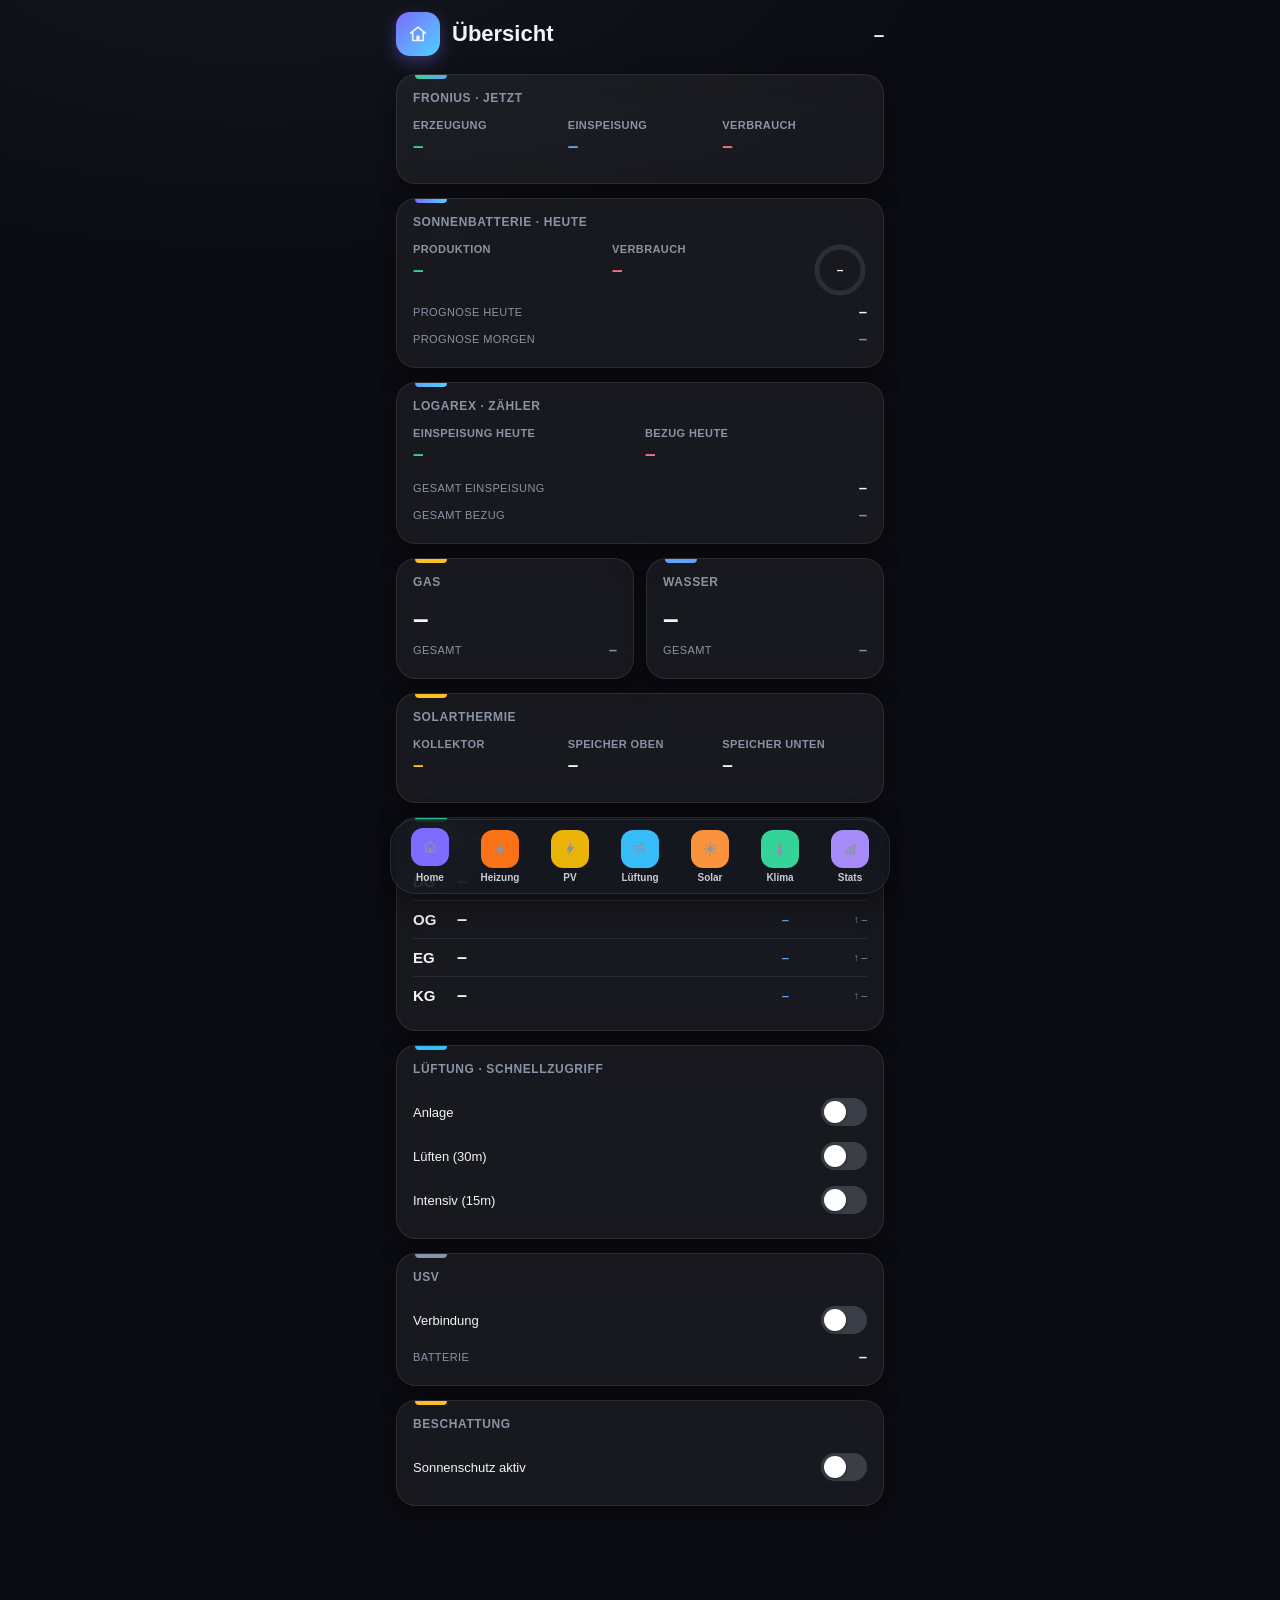
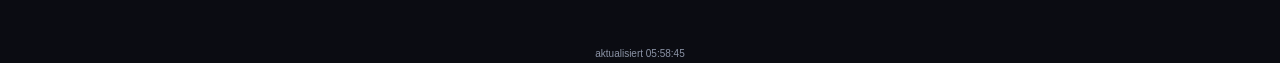
==== vis-2/html-dashboard/app/index.html @ 3375f435 "Add full HTML/CSS/JS PWA dashboard app (replaces vis-2 entirely) Since the iframe prototype proved l" ====
<!doctype html>
<html lang="de">
<head>
<meta charset="utf-8">
<meta name="viewport" content="width=device-width, initial-scale=1, maximum-scale=1, viewport-fit=cover">
<title>Haus-Dashboard</title>
<meta name="theme-color" content="#0b0c12">
<meta name="apple-mobile-web-app-capable" content="yes">
<meta name="apple-mobile-web-app-status-bar-style" content="black-translucent">
<meta name="apple-mobile-web-app-title" content="Dashboard">
<link rel="apple-touch-icon" href="icons/icon-180.png">
<link rel="manifest" href="manifest.json">
<link rel="stylesheet" href="css/app.css">
</head>
<body>
  <div class="app" id="app"></div>
  <nav class="tabbar" id="tabbar"></nav>
  <script src="js/app.js"></script>
  <script>
    if ('serviceWorker' in navigator) {
      navigator.serviceWorker.register('sw.js').catch(()=>{});
    }
  </script>
</body>
</html>
---- vis-2/html-dashboard/app/css/app.css ----
:root{
  --bg1:#0b0c12; --bg2:#14171f;
  --glass:rgba(255,255,255,0.055); --glassBorder:rgba(255,255,255,0.09);
  --text:#f2f4f8; --sub:#8b93a6;
  --accentA:#7c6cff; --accentB:#4fd1ff;
  --green:#34d399; --red:#fb7185; --blue:#60a5fa; --amber:#fbbf24;
  --nav-h: 96px;
}
*{box-sizing:border-box; min-width:0;}
html,body{margin:0;padding:0;background:var(--bg1);color:var(--text);
  font-family:-apple-system,BlinkMacSystemFont,"SF Pro Display","Segoe UI",sans-serif;
  -webkit-font-smoothing:antialiased; height:100%;}
body{
  background:radial-gradient(1200px 600px at 20% -10%, var(--bg2), var(--bg1) 60%);
  overflow-x:hidden;
}
.app{width:100%; max-width:520px; margin:0 auto; position:relative; min-height:100vh; overflow-x:hidden;}

/* ---------- pages ---------- */
.page{display:none; width:100%; overflow-x:hidden; padding:calc(env(safe-area-inset-top) + 12px) 16px calc(env(safe-area-inset-bottom) + var(--nav-h) + 24px);}
.page.active{display:block;}

.header{display:flex;align-items:center;gap:12px;margin-bottom:18px;}
.header .chip{width:44px;height:44px;border-radius:14px;background:linear-gradient(135deg,var(--accentA),var(--accentB));
  display:flex;align-items:center;justify-content:center;box-shadow:0 6px 16px rgba(124,108,255,.35); flex-shrink:0;}
.header .chip svg{width:26px;height:26px;}
.header h1{font-size:22px;font-weight:700;margin:0;flex:1;min-width:0;overflow:hidden;text-overflow:ellipsis;white-space:nowrap;}
.header .out{font-size:22px;font-weight:700;white-space:nowrap;}

/* ---------- cards ---------- */
.card{
  background:var(--glass); border:1px solid var(--glassBorder); border-radius:20px;
  box-shadow:0 8px 24px rgba(0,0,0,.35); backdrop-filter:blur(14px); -webkit-backdrop-filter:blur(14px);
  padding:16px; margin-bottom:14px; position:relative; overflow:hidden;
}
.card::before{content:"";position:absolute;left:18px;top:0;width:32px;height:4px;border-radius:0 0 4px 4px;
  background:linear-gradient(90deg,var(--accent,var(--accentA)),var(--accent2,var(--accentB)));}
.card h2{font-size:12px;font-weight:700;color:var(--sub);text-transform:uppercase;letter-spacing:.6px;margin:0 0 14px;}
.card-row{display:flex; gap:12px;}
.card-row .card{flex:1; min-width:0;}

.row{display:grid;gap:10px;margin-bottom:10px;min-width:0;}
.row.c3{grid-template-columns:repeat(3,minmax(0,1fr));}
.row.c2{grid-template-columns:repeat(2,minmax(0,1fr));}
.row>div{min-width:0;}
.tile-label{font-size:11px;font-weight:600;text-transform:uppercase;letter-spacing:.4px;color:var(--sub);margin-bottom:4px;
  overflow:hidden;text-overflow:ellipsis;white-space:nowrap;}
.tile-value{font-size:19px;font-weight:700;letter-spacing:-.2px;}
.tile-value.lg{font-size:28px;}
.sub-line{display:flex;justify-content:space-between;align-items:center;margin-top:2px;padding:4px 0;}
.sub-line .l{font-size:11px;color:var(--sub);text-transform:uppercase;letter-spacing:.4px;}
.sub-line .v{font-size:15px;font-weight:600;}

/* ---------- rooms ---------- */
.room{display:flex;align-items:center;gap:10px;padding:8px 0;border-top:1px solid var(--glassBorder);}
.room:first-child{border-top:none;}
.room .name{width:34px;font-size:15px;font-weight:700;}
.room .temp{font-size:18px;font-weight:700;flex:1;}
.room .hum{font-size:13px;font-weight:600;color:var(--blue);width:44px;text-align:right;}
.room .mm{font-size:10px;color:var(--sub);width:68px;text-align:right;}

/* ---------- switches & sliders ---------- */
.switch-row{display:flex;align-items:center;justify-content:space-between;padding:8px 0;}
.switch-row .l{font-size:13px;}
.sw{position:relative;width:46px;height:28px;border-radius:14px;background:#3a3f47;transition:background .2s;flex-shrink:0;cursor:pointer;border:none;-webkit-tap-highlight-color:transparent;}
.sw::after{content:"";position:absolute;top:3px;left:3px;width:22px;height:22px;border-radius:50%;background:#fff;transition:transform .2s;box-shadow:0 1px 3px rgba(0,0,0,.4);}
.sw.on{background:var(--accentA);}
.sw.on::after{transform:translateX(18px);}
.slider-row{padding:10px 0;}
.slider-row .l{font-size:13px;display:flex;justify-content:space-between;margin-bottom:8px;}
.slider-row input[type=range]{width:100%; accent-color:var(--accentA);}

/* ---------- ring gauge ---------- */
.ring{width:54px;height:54px;flex-shrink:0;}
.ring text{fill:#fff;font-size:12px;font-weight:700;font-family:inherit;}

/* ---------- iframes (Grafana / Energiefluss) ---------- */
.iframe-wrap{border-radius:20px;overflow:hidden;box-shadow:0 8px 24px rgba(0,0,0,.35);margin-bottom:14px;}
.iframe-wrap iframe{width:100%;border:none;display:block;}

/* ---------- table (Statistik) ---------- */
table.stat{width:100%;border-collapse:collapse;table-layout:fixed;}
table.stat th,table.stat td{width:14.4%;overflow:hidden;text-overflow:ellipsis;white-space:nowrap;}
table.stat th:first-child,table.stat td:first-child{width:28%;}
table.stat th{font-size:9px;color:var(--sub);text-align:right;font-weight:600;padding-bottom:8px;}
table.stat th:first-child{text-align:left;}
table.stat td{font-size:10px;text-align:right;padding:5px 0;}
table.stat td:first-child{text-align:left;font-size:12px;font-weight:600;white-space:normal;}
table.stat tr.total td{color:var(--sub);font-size:10px;padding-top:0;padding-bottom:10px;}

/* ---------- status line ---------- */
.status{font-size:10px;color:var(--sub);text-align:center;margin:8px 0 4px;}

/* ---------- bottom nav (fixed, real CSS, no vis needed) ---------- */
nav.tabbar{
  position:fixed; left:50%; transform:translateX(-50%); bottom:calc(env(safe-area-inset-bottom) + 6px);
  width:calc(100% - 20px); max-width:500px;
  background:rgba(20,23,31,0.75); backdrop-filter:blur(18px); -webkit-backdrop-filter:blur(18px);
  border:1px solid var(--glassBorder); border-radius:26px; box-shadow:0 10px 30px rgba(0,0,0,.45);
  display:flex; padding:10px 4px; z-index:1000;
}
nav.tabbar a{flex:1; display:flex; flex-direction:column; align-items:center; gap:4px; text-decoration:none; color:var(--sub);
  -webkit-tap-highlight-color:transparent;}
nav.tabbar a .chip{width:38px;height:38px;border-radius:12px;display:flex;align-items:center;justify-content:center;transition:transform .15s;}
nav.tabbar a .chip svg{width:20px;height:20px;}
nav.tabbar a span{font-size:10px;font-weight:700;color:#c7ccd6;}
nav.tabbar a.active .chip{transform:translateY(-2px);}
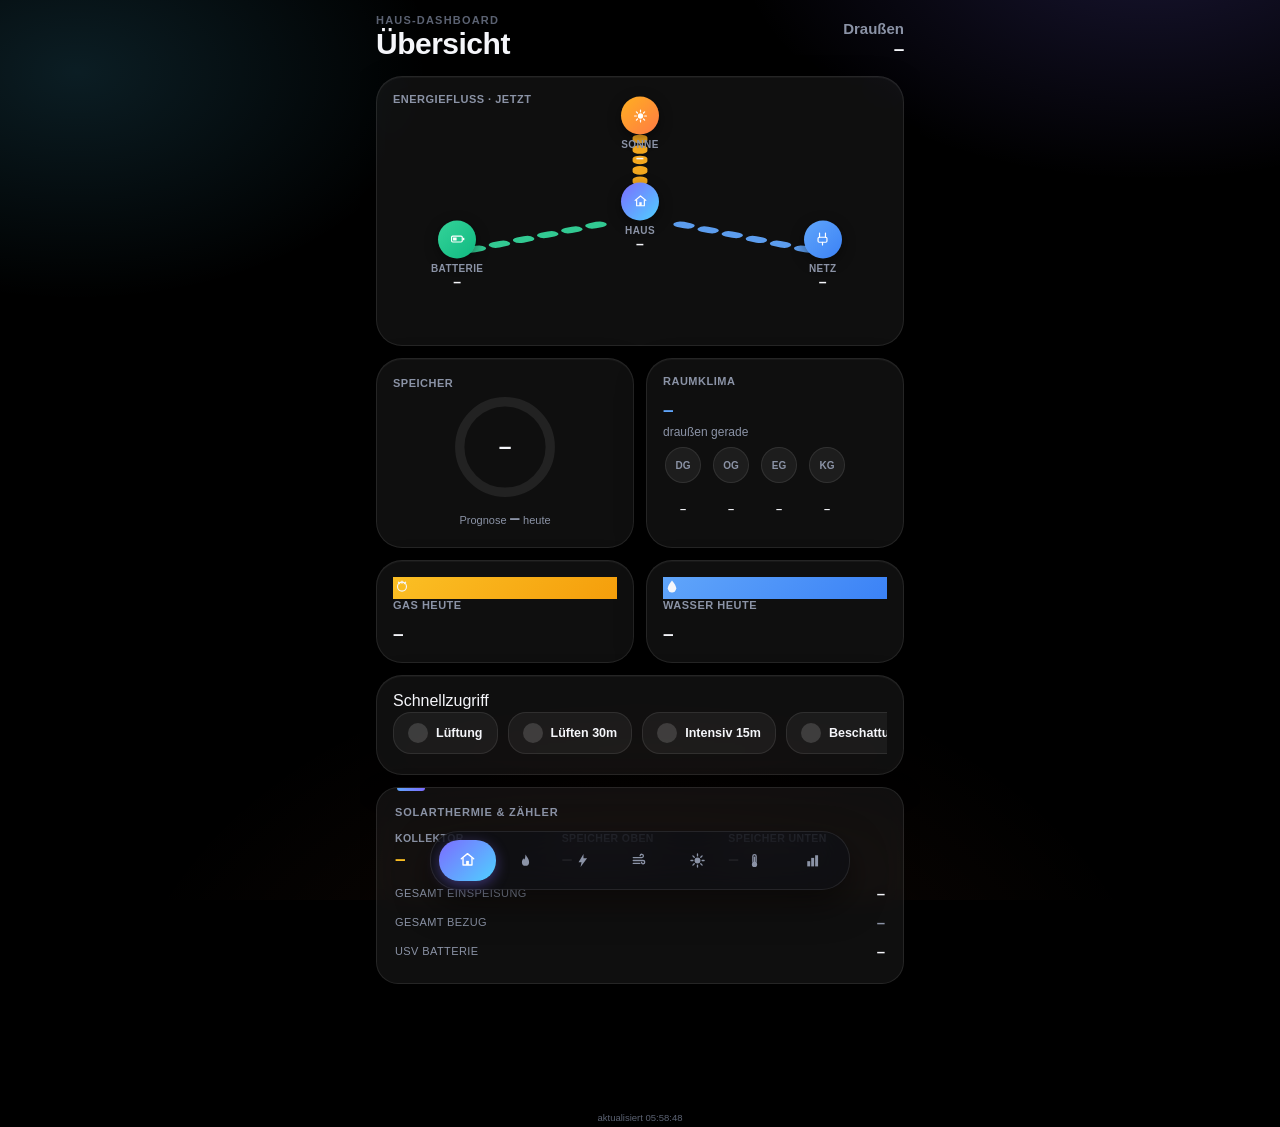
==== commit 6a2e38cd: "Fix black-screen bug: drop css/js subfolders (path collision) Root cause found: requesting .../js/ap" ====
--- a/vis-2/html-dashboard/app/index.html
+++ b/vis-2/html-dashboard/app/index.html
@@ -10,12 +10,12 @@
 <meta name="apple-mobile-web-app-title" content="Dashboard">
 <link rel="apple-touch-icon" href="icons/icon-180.png">
 <link rel="manifest" href="manifest.json">
-<link rel="stylesheet" href="css/app.css">
+<link rel="stylesheet" href="app.css">
 </head>
 <body>
   <div class="app" id="app"></div>
   <nav class="tabbar" id="tabbar"></nav>
-  <script src="js/app.js"></script>
+  <script src="app.js"></script>
   <script>
     if ('serviceWorker' in navigator) {
       navigator.serviceWorker.register('sw.js').catch(()=>{});
--- a/vis-2/html-dashboard/app/app.css
+++ b/vis-2/html-dashboard/app/app.css
@@ -0,0 +1,189 @@
+:root{
+  --bg0:#000000; --bg1:#07070a; --bg2:#111018;
+  --glass:rgba(255,255,255,0.06); --glassBorder:rgba(255,255,255,0.09);
+  --glassHi:rgba(255,255,255,0.1);
+  --text:#f5f6fa; --sub:#8b93a6; --sub2:#5b6272;
+  --accentA:#7c6cff; --accentB:#4fd1ff;
+  --sun:#ffb020; --sun2:#ff7a45;
+  --green:#34d399; --red:#fb7185; --blue:#60a5fa; --amber:#fbbf24; --violet:#a78bfa;
+  --nav-h: 84px;
+}
+*{box-sizing:border-box; min-width:0; -webkit-tap-highlight-color:transparent;}
+html,body{margin:0;padding:0;background:var(--bg0);color:var(--text);
+  font-family:-apple-system,BlinkMacSystemFont,"SF Pro Display","Segoe UI",sans-serif;
+  -webkit-font-smoothing:antialiased; height:100%;}
+body{
+  background:
+    radial-gradient(700px 420px at 90% -8%, rgba(124,108,255,.20), transparent 60%),
+    radial-gradient(600px 380px at 6% 8%, rgba(79,209,255,.14), transparent 60%),
+    radial-gradient(900px 700px at 50% 120%, rgba(255,122,69,.08), transparent 60%),
+    var(--bg0);
+  overflow-x:hidden;
+}
+.app{width:100%; max-width:560px; margin:0 auto; position:relative; min-height:100vh; overflow-x:hidden;}
+
+/* ---------- pages ---------- */
+.page{display:none; width:100%; overflow-x:hidden; padding:calc(env(safe-area-inset-top) + 14px) 16px calc(env(safe-area-inset-bottom) + var(--nav-h) + 20px);}
+.page.active{display:block; animation:fadein .25s ease both;}
+@keyframes fadein{ from{opacity:0; transform:translateY(6px);} to{opacity:1; transform:none;} }
+
+.eyebrow{font-size:11px;font-weight:700;letter-spacing:1.2px;text-transform:uppercase;color:var(--sub2);margin:0 0 2px;}
+.header{display:flex;align-items:flex-end;justify-content:space-between;margin-bottom:16px;}
+.header h1{font-size:30px;font-weight:800;margin:0;letter-spacing:-.5px;line-height:1.05;}
+.header .out{font-size:15px;font-weight:600;color:var(--sub);text-align:right;white-space:nowrap;}
+.header .out b{font-size:20px;font-weight:800;color:var(--text);display:block;}
+
+/* ---------- glass surface (shared) ---------- */
+.glass{
+  background:var(--glass); border:1px solid var(--glassBorder); border-radius:26px;
+  box-shadow:0 12px 30px rgba(0,0,0,.4), inset 0 1px 0 rgba(255,255,255,.04);
+  backdrop-filter:blur(20px); -webkit-backdrop-filter:blur(20px);
+  position:relative; overflow:hidden;
+}
+
+/* ---------- classic card (still used on secondary pages) ---------- */
+.card{ background:var(--glass); border:1px solid var(--glassBorder); border-radius:22px;
+  box-shadow:0 8px 24px rgba(0,0,0,.35); backdrop-filter:blur(16px); -webkit-backdrop-filter:blur(16px);
+  padding:18px; margin-bottom:14px; position:relative; overflow:hidden;}
+.card::before{content:"";position:absolute;left:20px;top:0;width:28px;height:3px;border-radius:0 0 3px 3px;
+  background:linear-gradient(90deg,var(--accent,var(--accentA)),var(--accent2,var(--accentB)));}
+.card h2{font-size:11px;font-weight:700;color:var(--sub);text-transform:uppercase;letter-spacing:.8px;margin:0 0 14px;}
+.card-row{display:flex; gap:12px;}
+.card-row .card{flex:1; min-width:0;}
+
+.row{display:grid;gap:10px;margin-bottom:10px;min-width:0;}
+.row.c3{grid-template-columns:repeat(3,minmax(0,1fr));}
+.row.c2{grid-template-columns:repeat(2,minmax(0,1fr));}
+.row>div{min-width:0;}
+.tile-label{font-size:10.5px;font-weight:600;text-transform:uppercase;letter-spacing:.4px;color:var(--sub);margin-bottom:4px;
+  overflow:hidden;text-overflow:ellipsis;white-space:nowrap;}
+.tile-value{font-size:19px;font-weight:700;letter-spacing:-.2px;}
+.tile-value.lg{font-size:28px;}
+.sub-line{display:flex;justify-content:space-between;align-items:center;margin-top:2px;padding:5px 0;}
+.sub-line .l{font-size:11px;color:var(--sub);text-transform:uppercase;letter-spacing:.4px;}
+.sub-line .v{font-size:15px;font-weight:600;}
+
+/* ==================================================================
+   BENTO GRID (Home)
+   ================================================================== */
+.bento{display:grid; grid-template-columns:repeat(2,1fr); gap:12px; margin-bottom:6px;}
+.bento .t{ padding:16px; }
+.t.span2{grid-column:1 / -1;}
+.t.icon{width:34px;height:34px;border-radius:11px;display:flex;align-items:center;justify-content:center;margin-bottom:10px;}
+.t.icon svg{width:18px;height:18px;color:#fff;}
+.t .t-label{font-size:11px;font-weight:700;text-transform:uppercase;letter-spacing:.5px;color:var(--sub);margin-bottom:6px;}
+.t .t-big{font-size:26px;font-weight:800;letter-spacing:-.5px;line-height:1.1;}
+.t .t-small{font-size:12px;color:var(--sub);margin-top:4px;}
+
+/* -- energy flow hero tile -- */
+.flow-tile{min-height:270px; display:flex; flex-direction:column;}
+.flow-tile .t-label{margin-bottom:0;}
+.flow-svg{display:block; width:100%; height:100%;}
+.flow-line{fill:none; stroke-width:3; stroke-linecap:round; stroke-dasharray:1.5 4; animation:flowmove .8s linear infinite; opacity:.95;}
+@keyframes flowmove{ to{ stroke-dashoffset:-11; } }
+.flow-label{font-size:10px; font-weight:700; text-align:center; color:var(--sub); text-transform:uppercase; letter-spacing:.4px;
+  text-decoration:none;}
+.flow-value{font-size:14px; font-weight:800; text-align:center; text-decoration:none;}
+.flow-wrap{position:relative; height:190px; margin-top:6px;}
+.flow-wrap *{text-decoration:none;}
+
+/* -- battery ring tile -- */
+.batt-tile{display:flex;flex-direction:column;align-items:center;justify-content:center;text-align:center;}
+.batt-ring{width:112px;height:112px;}
+.batt-ring text{font-size:20px;font-weight:800;fill:var(--text);}
+.batt-sub{font-size:11px;color:var(--sub);margin-top:8px;}
+
+/* -- climate mini tile -- */
+.climate-tile .rooms-mini{display:flex; gap:8px; margin-top:8px; flex-wrap:wrap;}
+.rooms-mini .rm{display:flex;flex-direction:column;align-items:center;gap:4px;min-width:40px;}
+.rooms-mini .rm .dot{width:36px;height:36px;border-radius:50%;background:rgba(255,255,255,.06);border:1px solid var(--glassBorder);
+  display:flex;align-items:center;justify-content:center;font-size:10px;font-weight:800;color:var(--sub);}
+.rooms-mini .rm .t{font-size:11px;font-weight:700;}
+
+/* -- toggle chip row (quick actions) -- */
+.chiprow{display:flex; gap:10px; overflow-x:auto; padding:2px 0 4px; scrollbar-width:none;}
+.chiprow::-webkit-scrollbar{display:none;}
+.actionchip{flex:0 0 auto; display:flex; align-items:center; gap:8px; padding:10px 14px; border-radius:18px;
+  background:rgba(255,255,255,.05); border:1px solid var(--glassBorder); cursor:pointer; transition:background .15s,transform .1s;}
+.actionchip:active{transform:scale(.96);}
+.actionchip.on{background:linear-gradient(135deg,var(--accentA),var(--accentB)); border-color:transparent;}
+.actionchip .dot{width:20px;height:20px;border-radius:50%;background:rgba(255,255,255,.15);flex-shrink:0;
+  display:flex;align-items:center;justify-content:center;}
+.actionchip.on .dot{background:rgba(255,255,255,.35);}
+.actionchip span{font-size:12.5px;font-weight:700;white-space:nowrap;color:var(--text);}
+
+/* ==================================================================
+   ROOM CAROUSEL (Klima)
+   ================================================================== */
+.room-scroller{display:flex; gap:12px; overflow-x:auto; padding:4px 4px 14px; margin:0 -4px; scroll-snap-type:x mandatory; scrollbar-width:none;}
+.room-scroller::-webkit-scrollbar{display:none;}
+.room-card{scroll-snap-align:start; flex:0 0 148px; padding:18px 14px; text-align:center;}
+.room-card .rname{font-size:14px;font-weight:800;margin-bottom:10px;}
+.room-gauge{width:96px;height:96px;margin:0 auto;}
+.room-gauge text{font-size:19px;font-weight:800;fill:var(--text);}
+.room-meta{display:flex;justify-content:space-between;margin-top:10px;font-size:11px;color:var(--sub);}
+.room-meta b{color:var(--blue);font-weight:700;}
+.room-mm{font-size:9.5px;color:var(--sub2);margin-top:6px;}
+
+/* ---------- switches & sliders ---------- */
+.switch-row{display:flex;align-items:center;justify-content:space-between;padding:9px 0;}
+.switch-row .l{font-size:13px;}
+.sw{position:relative;width:46px;height:28px;border-radius:14px;background:#33363f;transition:background .2s;flex-shrink:0;cursor:pointer;border:none;}
+.sw::after{content:"";position:absolute;top:3px;left:3px;width:22px;height:22px;border-radius:50%;background:#fff;transition:transform .2s;box-shadow:0 1px 3px rgba(0,0,0,.4);}
+.sw.on{background:var(--accentA);}
+.sw.on::after{transform:translateX(18px);}
+.slider-row{padding:10px 0;}
+.slider-row .l{font-size:13px;display:flex;justify-content:space-between;margin-bottom:8px;}
+.slider-row input[type=range]{width:100%; accent-color:var(--accentA);}
+
+/* ---------- ring gauge (generic small) ---------- */
+.ring{width:54px;height:54px;flex-shrink:0;}
+.ring text{fill:#fff;font-size:12px;font-weight:700;font-family:inherit;}
+
+/* ---------- iframes (Grafana / Energiefluss) ---------- */
+.iframe-wrap{border-radius:22px;overflow:hidden;box-shadow:0 8px 24px rgba(0,0,0,.35);margin-bottom:14px;border:1px solid var(--glassBorder);}
+.iframe-wrap iframe{width:100%;border:none;display:block;}
+
+/* ==================================================================
+   BAR CHARTS (Statistik)
+   ================================================================== */
+.barchart{margin-bottom:4px;}
+.barchart .bc-row{margin-bottom:14px;}
+.barchart .bc-head{display:flex;justify-content:space-between;align-items:baseline;margin-bottom:6px;}
+.barchart .bc-name{font-size:13px;font-weight:700;}
+.barchart .bc-total{font-size:11px;color:var(--sub);}
+.bc-bars{display:flex; gap:5px; align-items:flex-end; height:64px;}
+.bc-bar{flex:1; display:flex; flex-direction:column; align-items:center; justify-content:flex-end; height:100%;}
+.bc-bar .fill{width:100%; border-radius:6px 6px 3px 3px; background:linear-gradient(180deg,var(--accent,var(--accentA)),color-mix(in srgb, var(--accent,var(--accentA)) 60%, transparent)); transition:height .5s ease; min-height:3px;}
+.bc-bar .lbl{font-size:8.5px; color:var(--sub2); margin-top:5px; text-transform:uppercase;}
+.bc-bar .val{font-size:8px; color:var(--sub); margin-top:2px;}
+
+.leaderboard{display:flex;flex-direction:column;gap:10px;}
+.lb-row{display:flex;align-items:center;gap:10px;}
+.lb-rank{width:20px;font-size:11px;font-weight:800;color:var(--sub2);text-align:center;}
+.lb-name{flex:1;font-size:13px;font-weight:600;}
+.lb-bar-track{position:relative;height:8px;border-radius:4px;background:rgba(255,255,255,.06);flex:2;overflow:hidden;}
+.lb-bar-fill{position:absolute;left:0;top:0;bottom:0;border-radius:4px;background:linear-gradient(90deg,var(--violet),var(--accentB));}
+.lb-val{width:64px;text-align:right;font-size:12px;font-weight:700;}
+
+/* ---------- status line ---------- */
+.status{font-size:9.5px;color:var(--sub2);text-align:center;margin:10px 0 4px;}
+
+/* ==================================================================
+   NAV — floating icon-only capsule w/ sliding active pill
+   ================================================================== */
+nav.tabbar{
+  position:fixed; left:50%; transform:translateX(-50%); bottom:calc(env(safe-area-inset-bottom) + 10px);
+  width:calc(100% - 32px); max-width:420px;
+  background:rgba(14,15,20,0.7); backdrop-filter:blur(24px); -webkit-backdrop-filter:blur(24px);
+  border:1px solid var(--glassBorder); border-radius:28px; box-shadow:0 14px 34px rgba(0,0,0,.5);
+  display:flex; padding:8px; z-index:1000;
+}
+nav.tabbar a{position:relative; flex:1; display:flex; align-items:center; justify-content:center; text-decoration:none; color:var(--sub);
+  padding:10px 0; z-index:2;}
+nav.tabbar a svg{width:21px;height:21px; transition:transform .2s;}
+nav.tabbar a.active{color:#fff;}
+nav.tabbar a.active svg{transform:translateY(-1px) scale(1.05);}
+nav.tabbar .pill{position:absolute; top:8px; bottom:8px; border-radius:20px; z-index:1;
+  background:linear-gradient(135deg,var(--accentA),var(--accentB)); box-shadow:0 4px 14px rgba(124,108,255,.4);
+  transition:left .32s cubic-bezier(.4,0,.2,1), width .32s cubic-bezier(.4,0,.2,1);}
